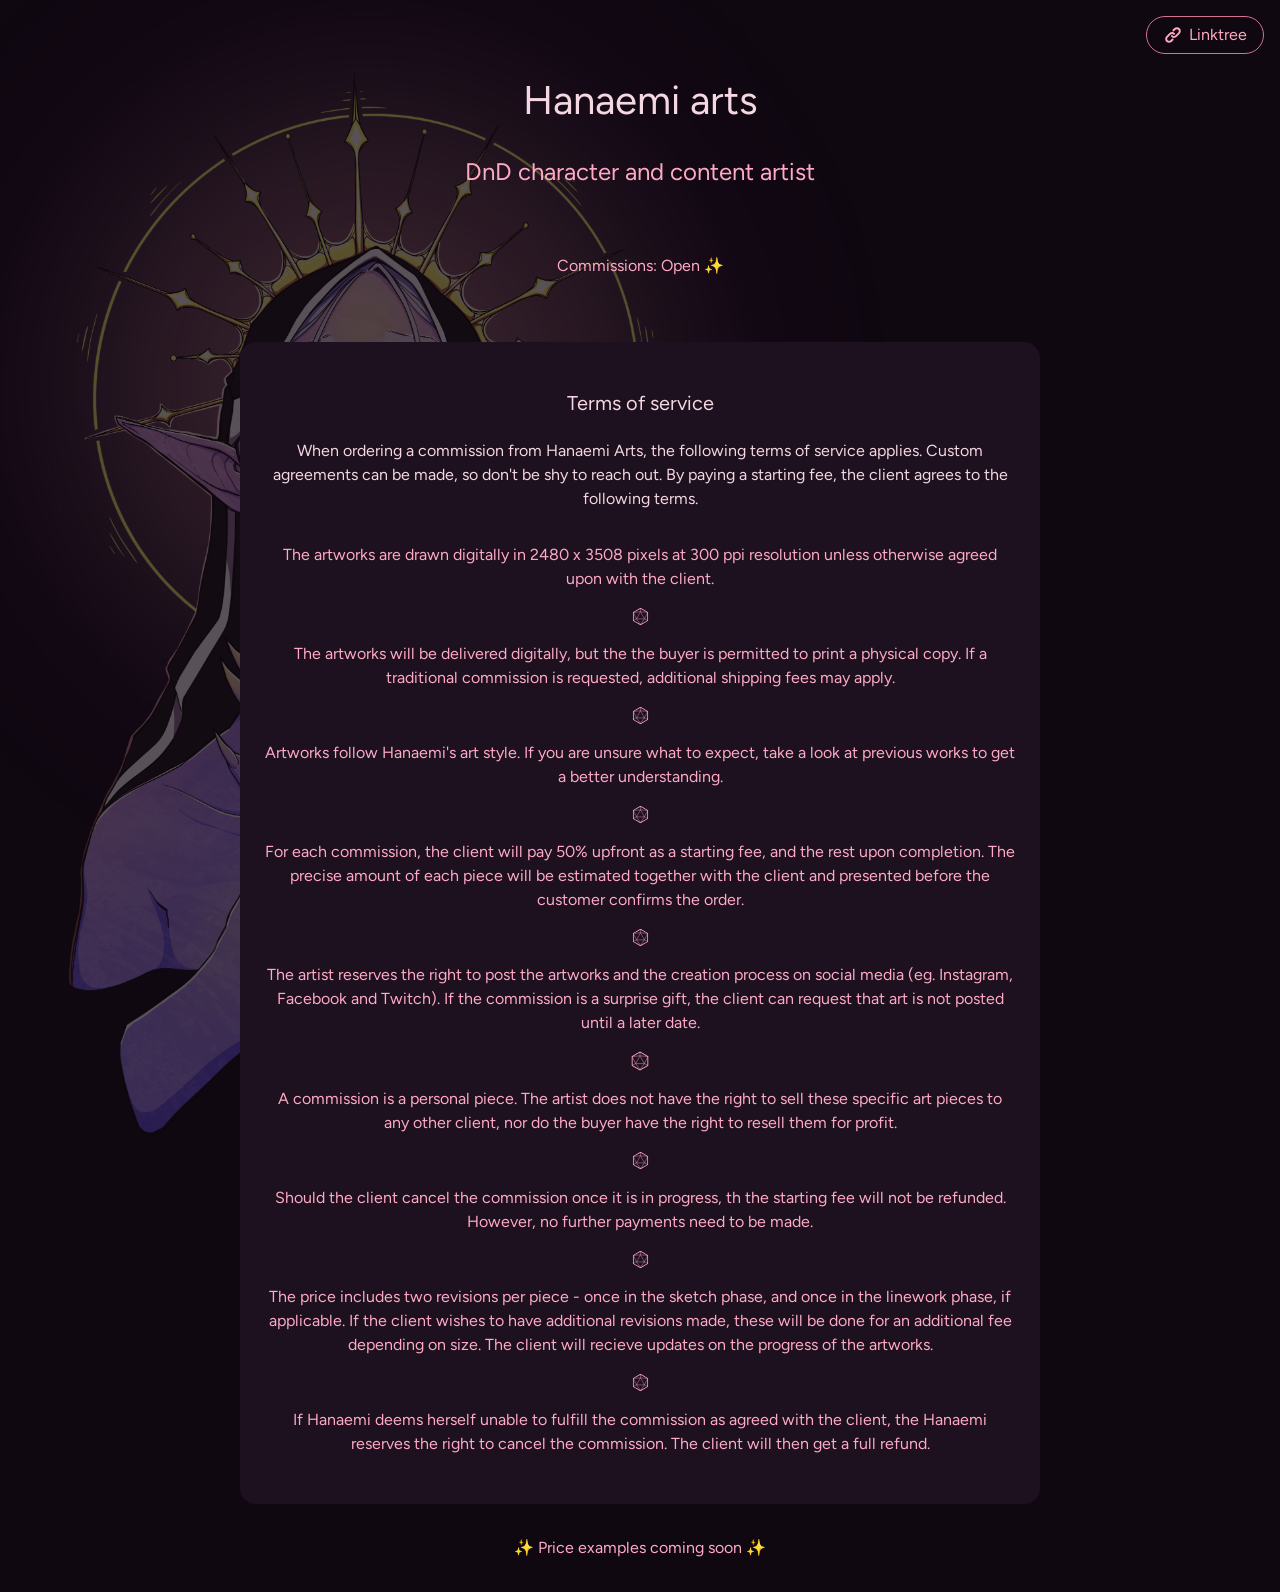
==== terms/index.html @ 6c189e0a "Fixed some structure and renaming so that we can get rid of the .html adresses in the url :)" ====
<!doctype html>
<html lang="en" data-theme="saturated">
  <head>
    <meta charset="utf-8">
    <meta name="viewport" content="width=device-width, initial-scale=1">
    <title>Terms of service | Hanaemi arts</title>
    <link rel="preconnect" href="https://fonts.googleapis.com">
    <link rel="preconnect" href="https://fonts.gstatic.com" crossorigin>
    <link href="https://fonts.googleapis.com/css2?family=Figtree:wght@400&display=swap" rel="stylesheet">
    <link rel="icon" type="image/png" href="../img-resources/ha-cat.png">
    <link rel="stylesheet" href="../styles.css">
  </head>
  <body>
    <img class="background-art" src="../img-resources/hisu.png" alt="" aria-hidden="true">
    <nav class="terms-navigation" aria-label="Main navigation">
      <a class="button button-secondary" href="../">
        <span class="button-icon button-icon-mask icon-link" aria-hidden="true"></span>
        <span>Linktree</span>
      </a>
    </nav>
    <main id="main" class="terms-container">
      <header>
        <p class="brand-title">Hanaemi arts</p>
       <p class="intro">DnD character and content artist</p>
      <p class="availability">Commissions: Open ✨</p>
      </header>

      <section class="terms-content">
        <h1>Terms of service</h1>
        <p class="terms-intro">
          When ordering a commission from Hanaemi Arts, the following terms of
          service applies. Custom agreements can be made, so don't be shy to reach out. By paying a starting
          fee, the client agrees to the following terms.
        </p>

        <ul class="terms-list">
          <li>
            The artworks are drawn digitally in 2480 x 3508 pixels at 300 ppi resolution unless otherwise agreed upon with the client.
            <span class="terms-list-divider button-icon-mask icon-d20" aria-hidden="true"></span>
          </li>
          <li>
            The artworks will be delivered digitally, but the the buyer is permitted to print a physical copy. If a traditional commission is requested, additional shipping fees may apply. 
            <span class="terms-list-divider button-icon-mask icon-d20" aria-hidden="true"></span>
          </li>
          <li>
            Artworks follow Hanaemi's art style. If you are unsure what to expect, take a look at previous works to get a better understanding.
            <span class="terms-list-divider button-icon-mask icon-d20" aria-hidden="true"></span>
          </li>
          <li>
            For each commission, the client will pay 50% upfront as a starting fee, and the rest upon completion. The precise amount of each piece will be estimated together with the client and presented before the customer confirms the order.
            <span class="terms-list-divider button-icon-mask icon-d20" aria-hidden="true"></span>
          </li>
          <li>
            The artist reserves the right to post the artworks and the creation process on social media (eg. Instagram, Facebook and Twitch). If the commission is a surprise gift, the client can request that art is not posted until a later date.
            <span class="terms-list-divider button-icon-mask icon-d20" aria-hidden="true"></span>
          </li>
          <li>
            A commission is a personal piece. The artist does not have the right to sell these specific art pieces to any other client, nor do the buyer have the right to resell them for profit.
            <span class="terms-list-divider button-icon-mask icon-d20" aria-hidden="true"></span>
          </li>
          <li>
            Should the client cancel the commission once it is in progress, th the starting fee will not be refunded. However, no further payments need to be made.
            <span class="terms-list-divider button-icon-mask icon-d20" aria-hidden="true"></span>
          </li>
          <li>
            The price includes two revisions per piece - once in the sketch phase, and once in the linework phase, if applicable. If the client wishes to have additional revisions made, these will be done for an additional fee depending on size. The client will recieve updates on the progress of the artworks.
            <span class="terms-list-divider button-icon-mask icon-d20" aria-hidden="true"></span>
          </li>
          <li>
            If Hanaemi deems herself unable to fulfill the commission as agreed with the client, the Hanaemi reserves the right to cancel the commission. The client will then get a full refund.
          </li>
        </ul>
      </section>

      <p>✨ Price examples coming soon ✨</p>
      
    </main>
  </body>
</html>
---- styles.css ----
/* Theme tokens -------------------------------------- */
:root {
  --font-brand: "Patrick hand SC", cursive;
  --font-web: "Figtree", sans-serif;

  --void-1: #000000;
  --void-2: #100811;
  --void-3: #1d101f;
  --void-4: #341d37;
  --void-5: #492a4d;

  --pink-1: #f4d7e0;
  --pink-2: #ffa9c5;
  --pink-3: #f38bad;
  --pink-4: #d47292;

  --plum-1: #110f11;
  --plum-2: #171416;
  --plum-3: #221b20;
  --plum-4: #2b2529;
  --plum-5: #453c42;

  --peach-1: #ffdcdc;
  --peach-2: #ffc1c1;
  --peach-3: #e68b8b;
  --peach-4: #cb7070;
}

:root[data-theme="saturated"] {
  --bg-l1: var(--void-2);
  --bg-l2: var(--void-3);
  --bg-l3: var(--void-1);

  --content-primary: var(--pink-1);
  --content-secondary: var(--pink-2);
  --content-dimmed: var(--pink-3);
  --content-inverted: var(--void-3);

  --border-primary: var(--pink-2);
  --border-secondary: var(--pink-4);
  --primary-button-bg: var(--pink-2);
  --button-hover-bg: var(--void-4);

  --overlay-dark: rgb(16 8 17 / 50%);
  --overlay-light: rgb(255 169 197 / 30%);
}

:root[data-theme="calm"] {
  --bg-l1: var(--plum-2);
  --bg-l2: var(--plum-3);
  --bg-l3: var(--plum-1);

  --content-primary: var(--peach-1);
  --content-secondary: var(--peach-2);
  --content-dimmed: var(--peach-3);
  --content-inverted: var(--plum-3);

  --border-primary: var(--peach-2);
  --border-secondary: var(--peach-4);
  --primary-button-bg: var(--peach-2);
  --button-hover-bg: var(--plum-4);

  --overlay-dark: rgb(34 27 32 / 50%);
  --overlay-light: rgb(255 193 193 / 30%);
}

/* Base styles --------------------------------------- */

html {
  min-height: 100%;
  background-color: var(--bg-l1);
  color: var(--content-primary);
  font-family: var(--font-web);
}

body {
  display: flow-root;
  min-height: 100vh;
  margin: 0;
}

/* Text styles --------------------------------------- */

.brand-title {
  font-size: 2.5rem;
  font-weight: 400;
  margin-block-start: 0;
  margin-block-end: 0.5rem;
  color: var(--content-primary);
}

.intro {
  font-size: 1.5rem;
}

p {
  color: var(--content-secondary);
  line-height: 1.5;
}

.availability {
  margin-block: 4rem;
  color: var(--content-secondary);
}

.terms-content h1 {
  font-size: 1.25rem;
  font-weight: 400;
  margin-block-end: 1.5rem;
}

/* Page layout --------------------------------------- */
.background-art {
  position: fixed;
  z-index: 0;
  display: block;
  width: auto;
  max-width: none;
  max-height: 4629px;
  opacity: 0.3;
  pointer-events: none;
}

.linktree-container {
  width: calc(100% - 2rem);
  max-width: 600px;
  margin-inline: auto;
  text-align: center;
}

.terms-container {
  width: calc(100% - 2rem);
  max-width: 800px;
  margin-inline: auto;
  margin-block-start: 0;
  text-align: center;
  margin-bottom: 2rem;
}

.terms-navigation {
  display: flex;
  width: calc(100% - 2rem);
}

.linktree-container,
.terms-container,
.terms-navigation {
  position: relative;
  z-index: 1;
}

/* Terms content ------------------------------------- */
.terms-content {
  background-color: var(--bg-l2);
  border-radius: 16px;
  padding: 32px 24px;
  margin-bottom: 2rem;
}

.terms-intro {
  color: var(--content-primary);
}

.terms-list {
  list-style: none;
  padding-top: 1rem;
  padding-inline-start: 0;
  text-align: center;
  color: var(--content-secondary);
  line-height: 1.5;
}

/* Buttons and icons --------------------------------- */
.button-row {
  display: flex;
  flex-wrap: wrap;
  justify-content: center;
  gap: 1rem;
}

.button-row + .button-row {
  margin-block-start: 1.5rem;
}

.button {
  display: inline-flex;
  align-items: center;
  justify-content: center;
  padding: 0.375rem 1rem;
  border: 1px solid transparent;
  border-radius: 999px;
  font: inherit;
  line-height: 1.5;
  text-decoration: none;
}


.button-primary {
  background-color: var(--primary-button-bg);
  color: var(--content-inverted);
}

.button-secondary {
  border-color: var(--border-secondary);
  background-color: var(--overlay-dark);
  color: var(--content-secondary);
}

.button:focus-visible {
  outline: 2px solid var(--content-secondary);
  transition: outline-offset 0.2s ease-in-out;  
  outline-offset: 3px;
}


.button-primary:hover {
  background-color: var(--button-hover-bg);
  color: var(--content-primary);
  transition: background-color, color, 0.2s ease-in-out;  
}

.button-secondary:hover {
  background-color: var(--overlay-light);
  color: var(--content-primary);
  transition: background-color, color, 0.2s ease-in-out;  
}

.button-icon {
  width: 1.2em;
  height: 1.2em;
  margin-right: 0.4em;
  vertical-align: middle;
}

.button-icon-mask {
  display: inline-block;
  flex: 0 0 auto;
  background-color: currentColor;
  -webkit-mask-position: center;
  mask-position: center;
  -webkit-mask-repeat: no-repeat;
  mask-repeat: no-repeat;
  -webkit-mask-size: contain;
  mask-size: contain;
}

.icon-instagram {
  -webkit-mask-image: url("icons/instagram.svg");
  mask-image: url("icons/instagram.svg");
}

.icon-twitch {
  -webkit-mask-image: url("icons/twitch.svg");
  mask-image: url("icons/twitch.svg");
}

.icon-heart {
  -webkit-mask-image: url("icons/heart.svg");
  mask-image: url("icons/heart.svg");
}

.icon-d20 {
  -webkit-mask-image: url("icons/D20.svg");
  mask-image: url("icons/D20.svg");
}

.icon-link {
  -webkit-mask-image: url("icons/link.svg");
  mask-image: url("icons/link.svg");
}

.button-icon-image {
  object-fit: contain;
}

.terms-list-divider {
  display: block;
  width: 1.2rem;
  height: 1.2rem;
  margin: 1rem auto;
}

/* Large viewport ------------------------------------ */

@media (min-width: 1024px) {
  .background-art {
    bottom: -34vh;
    left: -30vh;
    height: 170vh;
  }

  .linktree-container {
    margin-block-start: clamp(12rem, 28vh, 18rem);
    padding: 2rem;
  }

  .terms-navigation {
    margin: 1rem auto;
    justify-content: flex-end;
  }
}

/* Medium viewport ---------------------------------- */

@media (min-width: 481px) and (max-width: 1023px) {
  .background-art {
    bottom: -34vh;
    left: 50%;
    height: 170vh;
    transform: translateX(-50%);
    opacity: 0.2;
  }

  .linktree-container {
    margin-block-start: clamp(8rem, 12vh, 10rem);
  }

  .terms-navigation {
    margin: 2rem auto;
    justify-content: center;
  }
}

/* Small viewport ------------------------------------ */

@media (max-width: 480px) {
  .background-art {
    bottom: -29vh;
    left: 50%;
    height: 160vh;
    transform: translateX(-50%);
    opacity: 0.2;
  }

  .terms-container {
    width: calc(100% - 1rem);
  }

  .terms-content {
    padding-inline: 1rem;
  }

  .linktree-container {
    margin-block-start: clamp(8rem, 12vh, 10rem);
  }

  .terms-navigation {
    margin: 2rem auto;
    justify-content: center;
  }

  .button-row {
    flex-direction: column;
    align-items: center;
  }
}
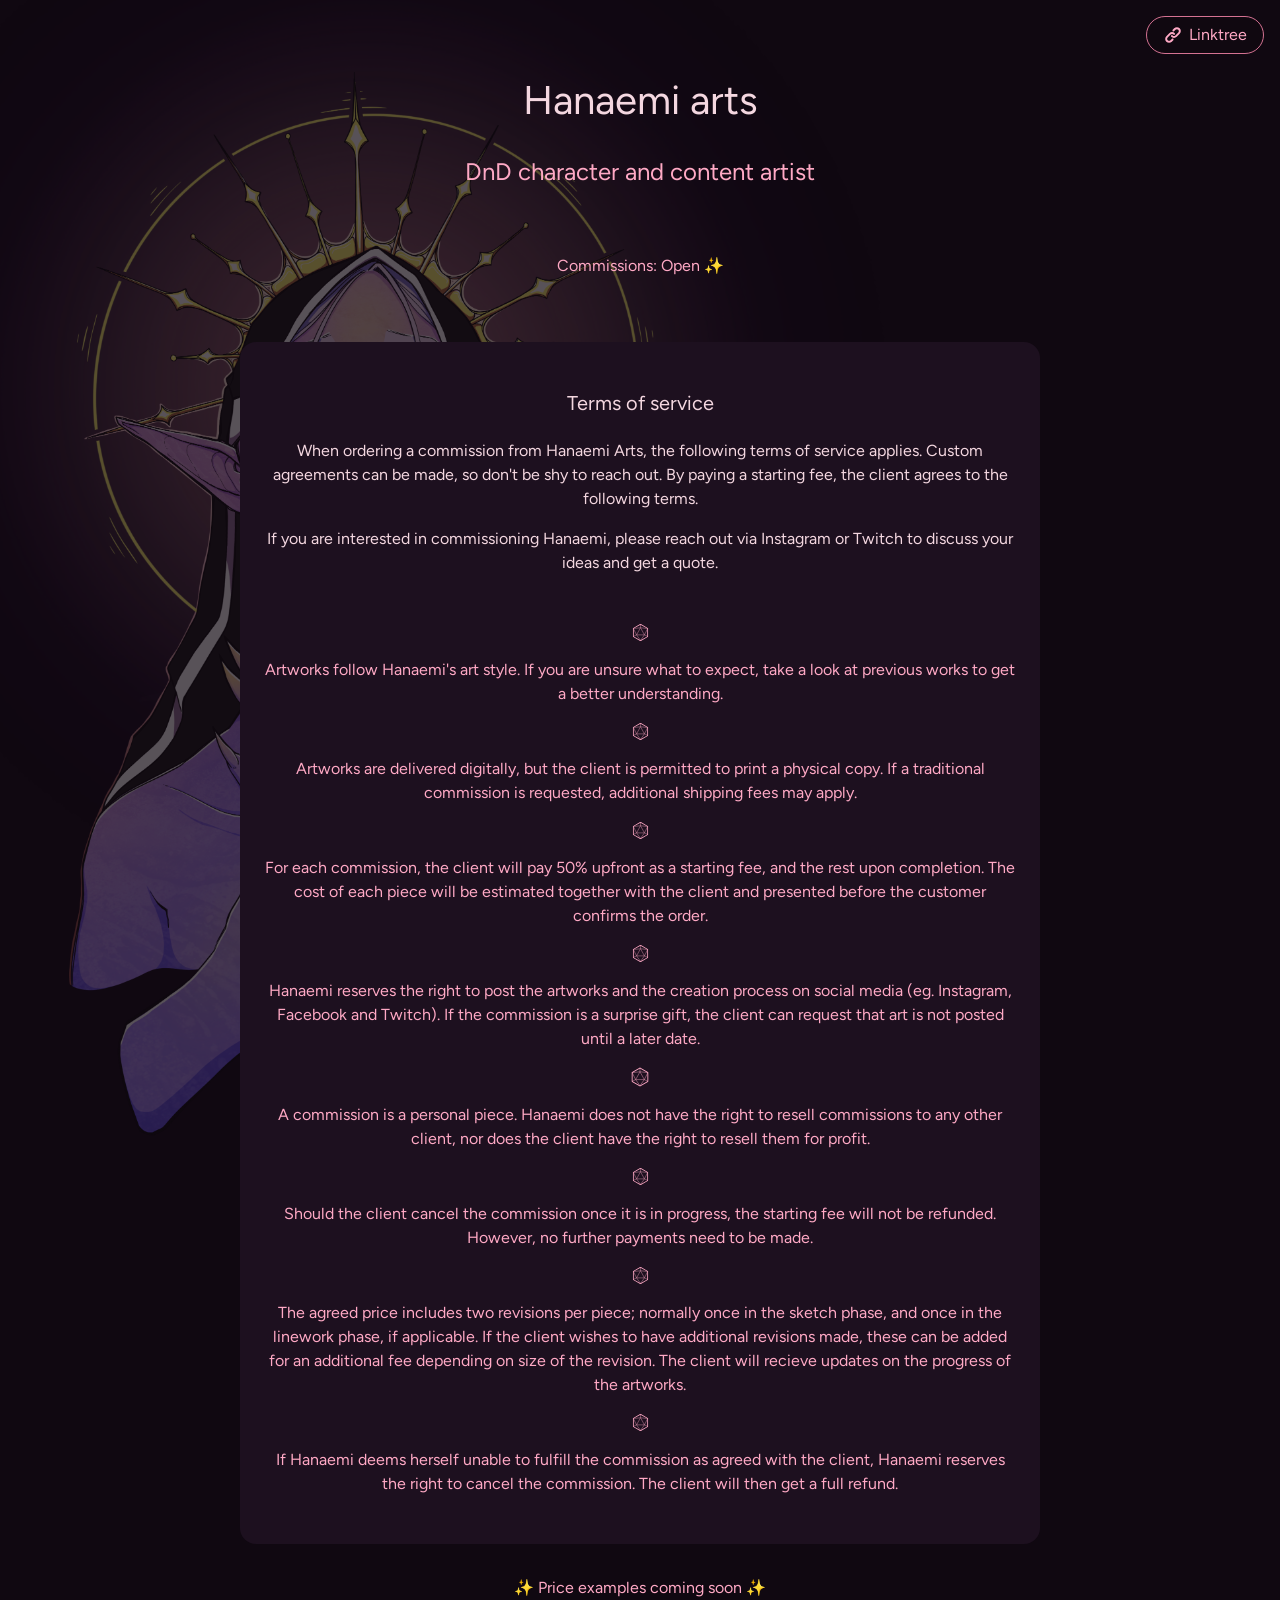
==== commit 29bad523: "Updated some spelling errors in terms of service, and added information about how to make comm inqui" ====
--- a/terms/index.html
+++ b/terms/index.html
@@ -33,41 +33,41 @@
           fee, the client agrees to the following terms.
         </p>
 
+        <p class="terms-intro">
+          If you are interested in commissioning Hanaemi, please reach out via Instagram or Twitch to discuss your ideas and get a quote.
+
         <ul class="terms-list">
           <li>
-            The artworks are drawn digitally in 2480 x 3508 pixels at 300 ppi resolution unless otherwise agreed upon with the client.
+            <span class="terms-list-divider button-icon-mask icon-d20" aria-hidden="true"></span>
+            Artworks follow Hanaemi's art style. If you are unsure what to expect, take a look at previous works to get a better understanding.
+            <span class="terms-list-divider button-icon-mask icon-d20" aria-hidden="true"></span>
+          </li>
+           <li>
+            Artworks are delivered digitally, but the client is permitted to print a physical copy. If a traditional commission is requested, additional shipping fees may apply. 
             <span class="terms-list-divider button-icon-mask icon-d20" aria-hidden="true"></span>
           </li>
           <li>
-            The artworks will be delivered digitally, but the the buyer is permitted to print a physical copy. If a traditional commission is requested, additional shipping fees may apply. 
+            For each commission, the client will pay 50% upfront as a starting fee, and the rest upon completion. The cost of each piece will be estimated together with the client and presented before the customer confirms the order.
             <span class="terms-list-divider button-icon-mask icon-d20" aria-hidden="true"></span>
           </li>
           <li>
-            Artworks follow Hanaemi's art style. If you are unsure what to expect, take a look at previous works to get a better understanding.
+            Hanaemi reserves the right to post the artworks and the creation process on social media (eg. Instagram, Facebook and Twitch). If the commission is a surprise gift, the client can request that art is not posted until a later date.
             <span class="terms-list-divider button-icon-mask icon-d20" aria-hidden="true"></span>
           </li>
           <li>
-            For each commission, the client will pay 50% upfront as a starting fee, and the rest upon completion. The precise amount of each piece will be estimated together with the client and presented before the customer confirms the order.
+            A commission is a personal piece. Hanaemi does not have the right to resell commissions to any other client, nor does the client have the right to resell them for profit.
             <span class="terms-list-divider button-icon-mask icon-d20" aria-hidden="true"></span>
           </li>
           <li>
-            The artist reserves the right to post the artworks and the creation process on social media (eg. Instagram, Facebook and Twitch). If the commission is a surprise gift, the client can request that art is not posted until a later date.
+            Should the client cancel the commission once it is in progress, the starting fee will not be refunded. However, no further payments need to be made.
             <span class="terms-list-divider button-icon-mask icon-d20" aria-hidden="true"></span>
           </li>
           <li>
-            A commission is a personal piece. The artist does not have the right to sell these specific art pieces to any other client, nor do the buyer have the right to resell them for profit.
+            The agreed price includes two revisions per piece; normally once in the sketch phase, and once in the linework phase, if applicable. If the client wishes to have additional revisions made, these can be added for an additional fee depending on size of the revision. The client will recieve updates on the progress of the artworks.
             <span class="terms-list-divider button-icon-mask icon-d20" aria-hidden="true"></span>
           </li>
           <li>
-            Should the client cancel the commission once it is in progress, th the starting fee will not be refunded. However, no further payments need to be made.
-            <span class="terms-list-divider button-icon-mask icon-d20" aria-hidden="true"></span>
-          </li>
-          <li>
-            The price includes two revisions per piece - once in the sketch phase, and once in the linework phase, if applicable. If the client wishes to have additional revisions made, these will be done for an additional fee depending on size. The client will recieve updates on the progress of the artworks.
-            <span class="terms-list-divider button-icon-mask icon-d20" aria-hidden="true"></span>
-          </li>
-          <li>
-            If Hanaemi deems herself unable to fulfill the commission as agreed with the client, the Hanaemi reserves the right to cancel the commission. The client will then get a full refund.
+            If Hanaemi deems herself unable to fulfill the commission as agreed with the client, Hanaemi reserves the right to cancel the commission. The client will then get a full refund.
           </li>
         </ul>
       </section>
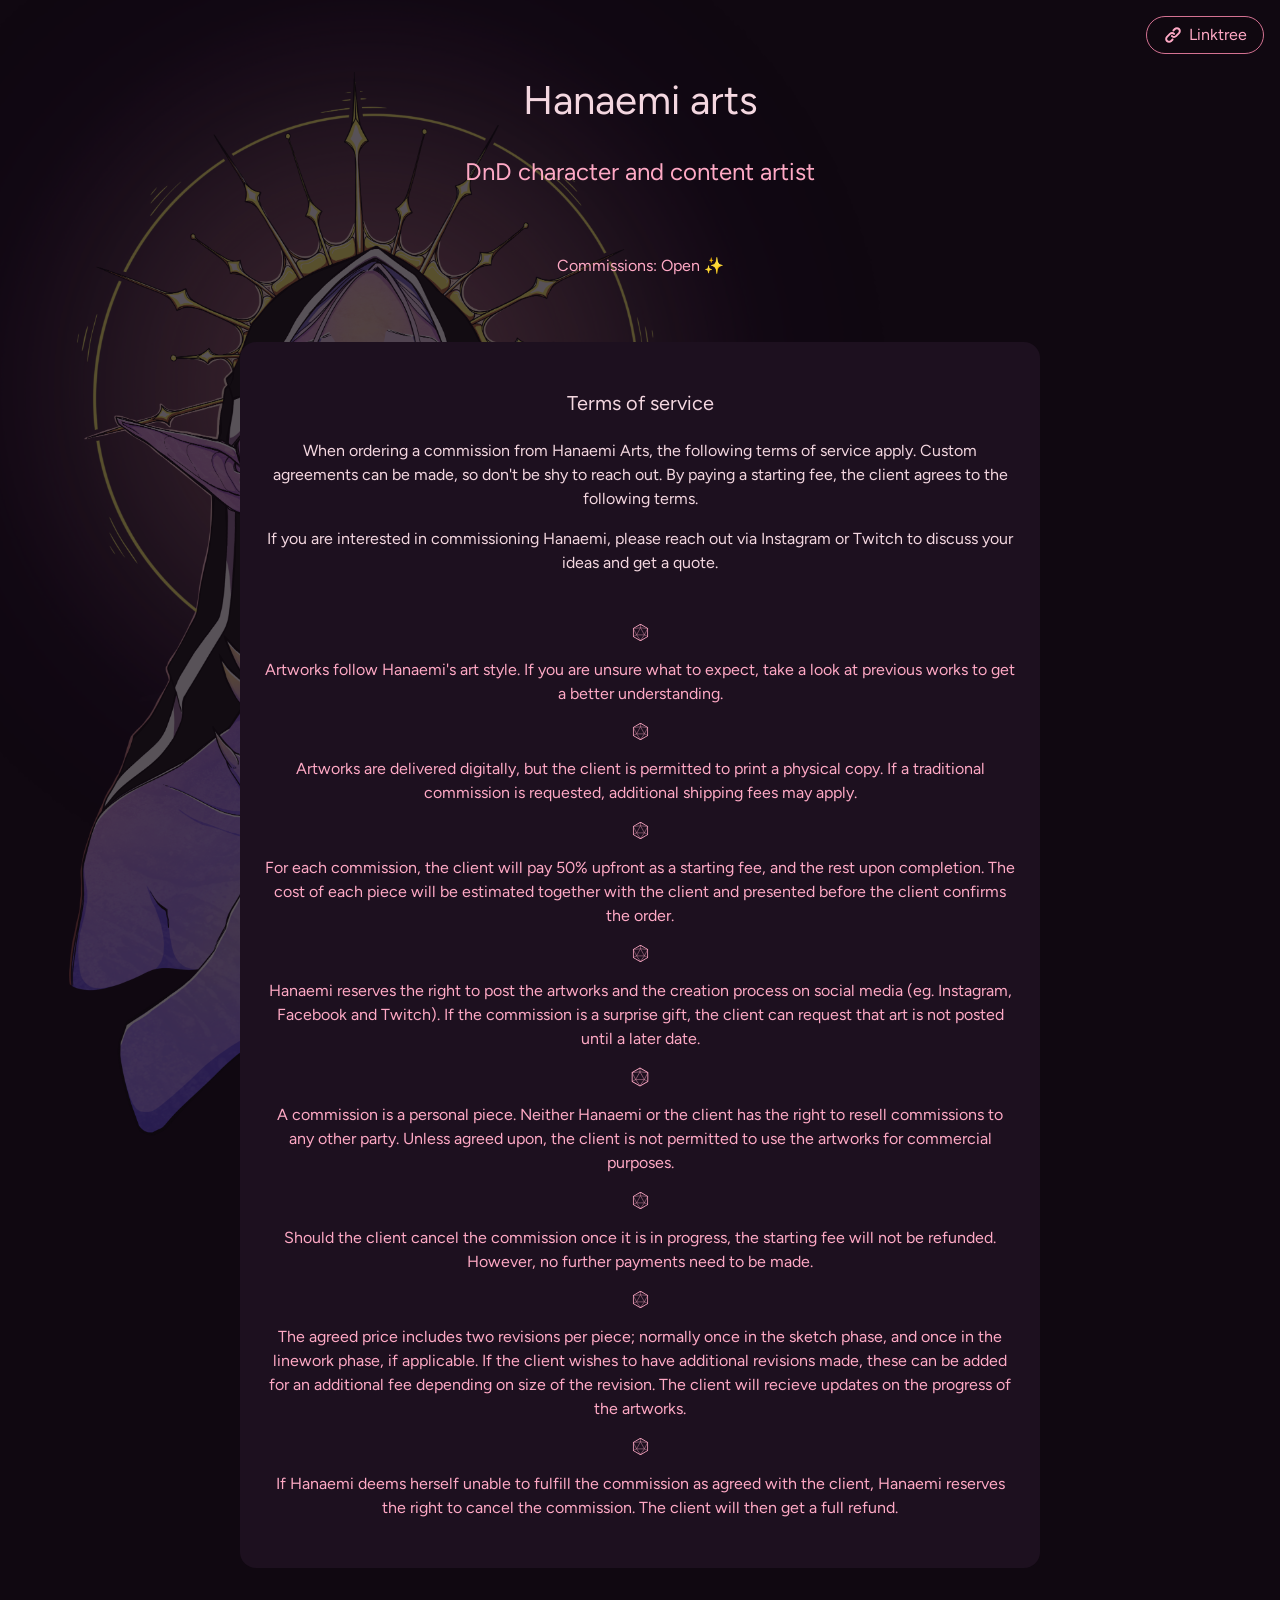
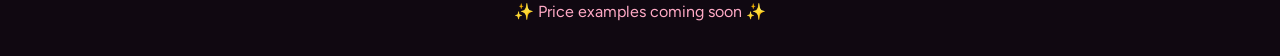
==== commit 0b4d5973: "further rephrasing and cleaning of the TOS." ====
--- a/terms/index.html
+++ b/terms/index.html
@@ -29,7 +29,7 @@
         <h1>Terms of service</h1>
         <p class="terms-intro">
           When ordering a commission from Hanaemi Arts, the following terms of
-          service applies. Custom agreements can be made, so don't be shy to reach out. By paying a starting
+          service apply. Custom agreements can be made, so don't be shy to reach out. By paying a starting
           fee, the client agrees to the following terms.
         </p>
 
@@ -47,7 +47,7 @@
             <span class="terms-list-divider button-icon-mask icon-d20" aria-hidden="true"></span>
           </li>
           <li>
-            For each commission, the client will pay 50% upfront as a starting fee, and the rest upon completion. The cost of each piece will be estimated together with the client and presented before the customer confirms the order.
+            For each commission, the client will pay 50% upfront as a starting fee, and the rest upon completion. The cost of each piece will be estimated together with the client and presented before the client confirms the order.
             <span class="terms-list-divider button-icon-mask icon-d20" aria-hidden="true"></span>
           </li>
           <li>
@@ -55,7 +55,7 @@
             <span class="terms-list-divider button-icon-mask icon-d20" aria-hidden="true"></span>
           </li>
           <li>
-            A commission is a personal piece. Hanaemi does not have the right to resell commissions to any other client, nor does the client have the right to resell them for profit.
+            A commission is a personal piece. Neither Hanaemi or the client has the right to resell commissions to any other party. Unless agreed upon, the client is not permitted to use the artworks for commercial purposes.
             <span class="terms-list-divider button-icon-mask icon-d20" aria-hidden="true"></span>
           </li>
           <li>
